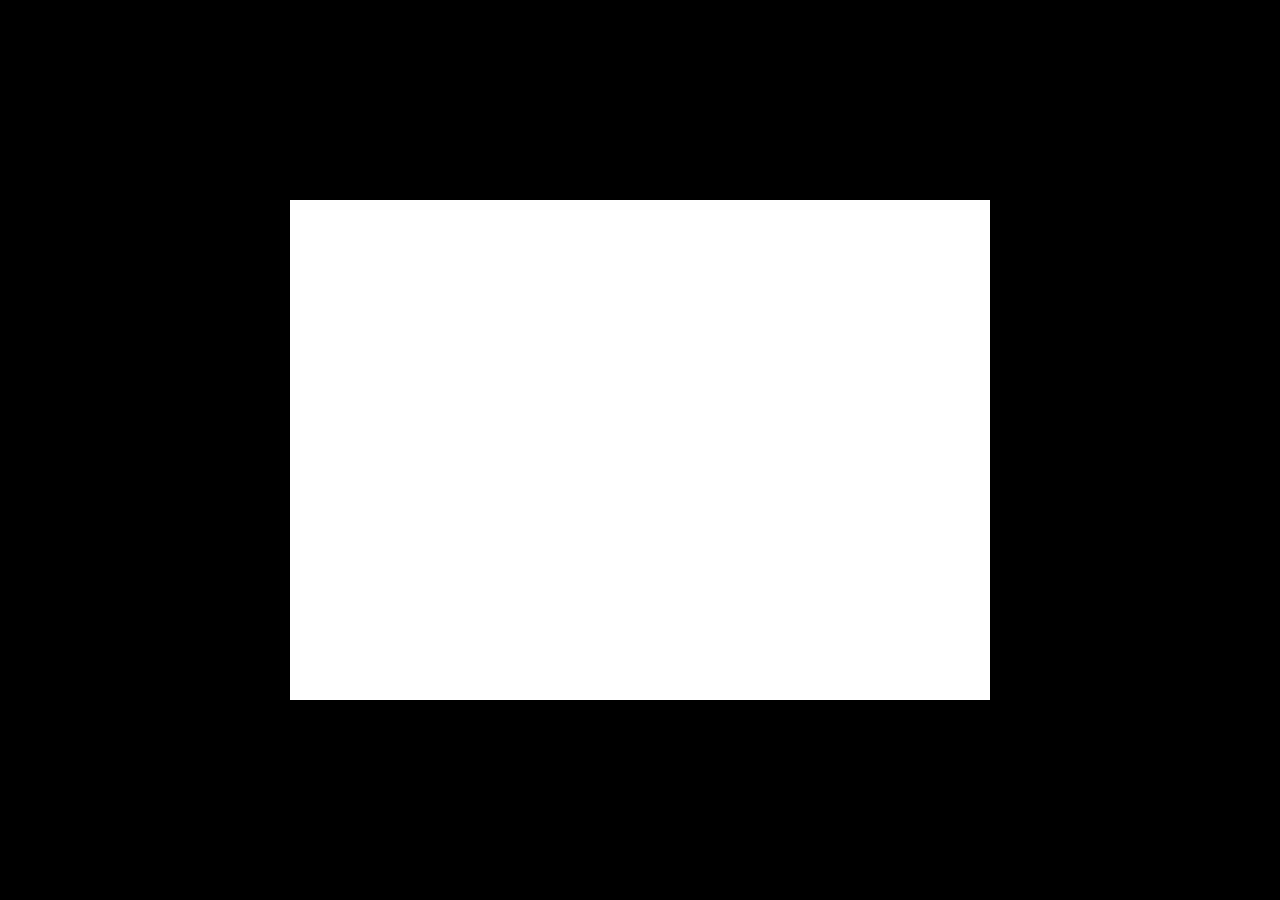
==== engine/index.html @ 68f4033b "yup" ====
<!DOCTYPE html>
<html lang="es">

<head>
    <meta charset="UTF-8">
    <meta name="viewport" content="width=device-width, initial-scale=1.0">
    <title>Book Engine</title>

    <link rel="stylesheet" href="style.css">
</head>

<body>
<div id="scene">

    <div id="book">

        <div class="sheet">

    <div class="left-page"></div>

    <div class="page">

        <div class="front page-face"></div>

        <div class="back page-face"></div>

    </div>

</div>

    </div>

</div>

<script src="script.js"></script>
</body>

</html>
---- engine/style.css ----
*{
    margin:0;
    padding:0;
    box-sizing:border-box;
}

html,
body{
    width:100%;
    height:100%;
    overflow:hidden;
    background:#000;
    font-family:Georgia, serif;
}
#scene{
    width:100vw;
    height:100vh;

    display:flex;
    justify-content:center;
    align-items:center;

    perspective:2500px;
}

#book{
    width:700px;
    height:500px;

    position:relative;

    transform-style:preserve-3d;
}

.sheet{

    position:absolute;

    width:100%;
    height:100%;
    

}
.left-page{

    position:absolute;

    left:0;

    width:50%;
    height:100%;

    background:white;

}
.page{

    position:absolute;

    width:100%;
    height:100%;
    
    transform-style:preserve-3d;

    transform-origin:left center;

    transition:transform .8s ease;
    
    perspective:2500px;
    will-change:transform;


}
.front,
.back{

     background:white;
}
.page-face{

    position:absolute;

    width:100%;
    height:100%;

    top:0;
    left:0;

    backface-visibility:hidden;

}
.front{

    left:0;


    transform-origin:left;
}

.back{

    left:0;


    transform:rotateY(180deg);

    transform-origin:right;
}
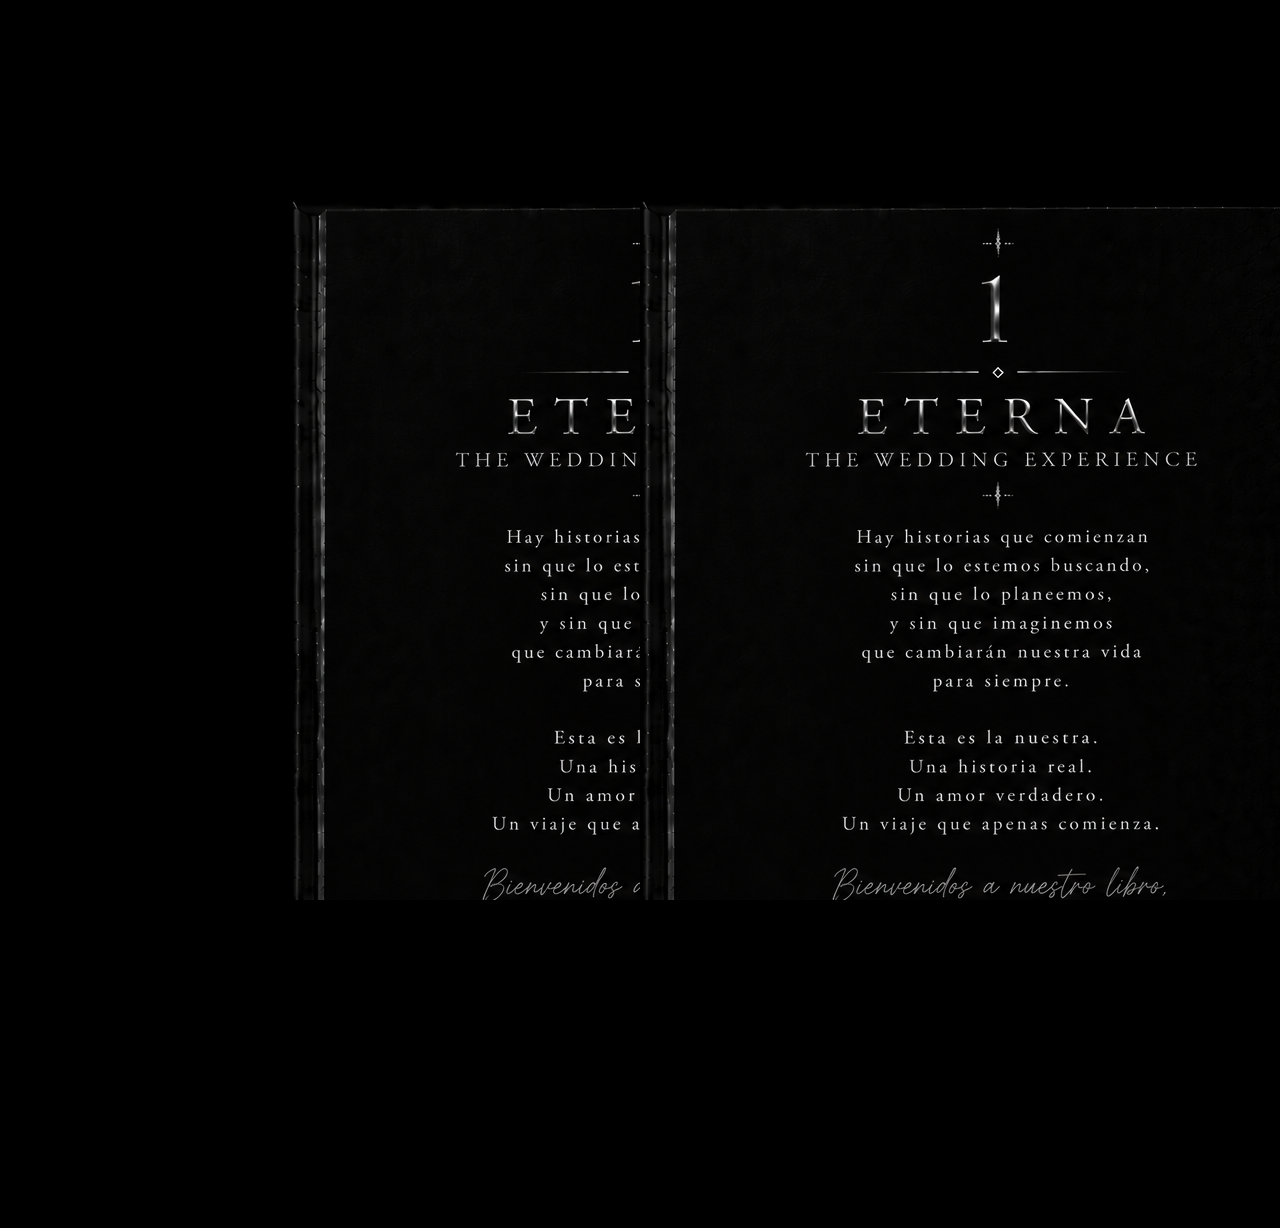
==== commit 9d8f592d: "Engine: page 1 and page 2 structure" ====
--- a/engine/index.html
+++ b/engine/index.html
@@ -16,13 +16,19 @@
 
         <div class="sheet">
 
-    <div class="left-page"></div>
+    <div class="left-page">
+    <img src="../images/libro/pagina-1.png" alt="Página 1">
+  </div>
 
     <div class="page">
 
-        <div class="front page-face"></div>
+        <div class="front page-face">
+  <img src="../images/libro/pagina-1.png" alt="Página 1">
+</div>
 
-        <div class="back page-face"></div>
+        <div class="back page-face">
+    <img src="../images/libro/pagina-2.png" alt="Página 2">
+</div>
 
     </div>
 
@@ -35,4 +41,4 @@
 <script src="script.js"></script>
 </body>
 
-</html> +</html>  
--- a/engine/style.css
+++ b/engine/style.css
@@ -12,6 +12,7 @@
     background:#000;
     font-family:Georgia, serif;
 }
+
 #scene{
     width:100vw;
     height:100vh;
@@ -29,20 +30,19 @@
 
     position:relative;
 
-    transform-style:preserve-3d;
+    display:flex;
+
+    perspective:2500px;
 }
 
 .sheet{
-
     position:absolute;
 
     width:100%;
     height:100%;
-    
+}
 
-}
 .left-page{
-
     position:absolute;
 
     left:0;
@@ -51,58 +51,48 @@
     height:100%;
 
     background:white;
+}
 
-}
 .page{
-
     position:absolute;
 
-    width:100%;
+    left:50%;
+    top:0;
+
+    width:50%;
     height:100%;
-    
+
+    display:block;
+
     transform-style:preserve-3d;
 
     transform-origin:left center;
 
     transition:transform .8s ease;
-    
+
     perspective:2500px;
     will-change:transform;
+}
 
-
-}
-.front,
-.back{
-
-     background:white;
-}
 .page-face{
-
     position:absolute;
-
-    width:100%;
-    height:100%;
 
     top:0;
     left:0;
 
+    width:100%;
+    height:100%;
+    background:white;
+
     backface-visibility:hidden;
+}
 
-}
 .front{
-
-    left:0;
-
-
-    transform-origin:left;
+    transform-origin:left center;
 }
 
 .back{
-
-    left:0;
-
-
     transform:rotateY(180deg);
 
-    transform-origin:right;
+    transform-origin:right center;
 }
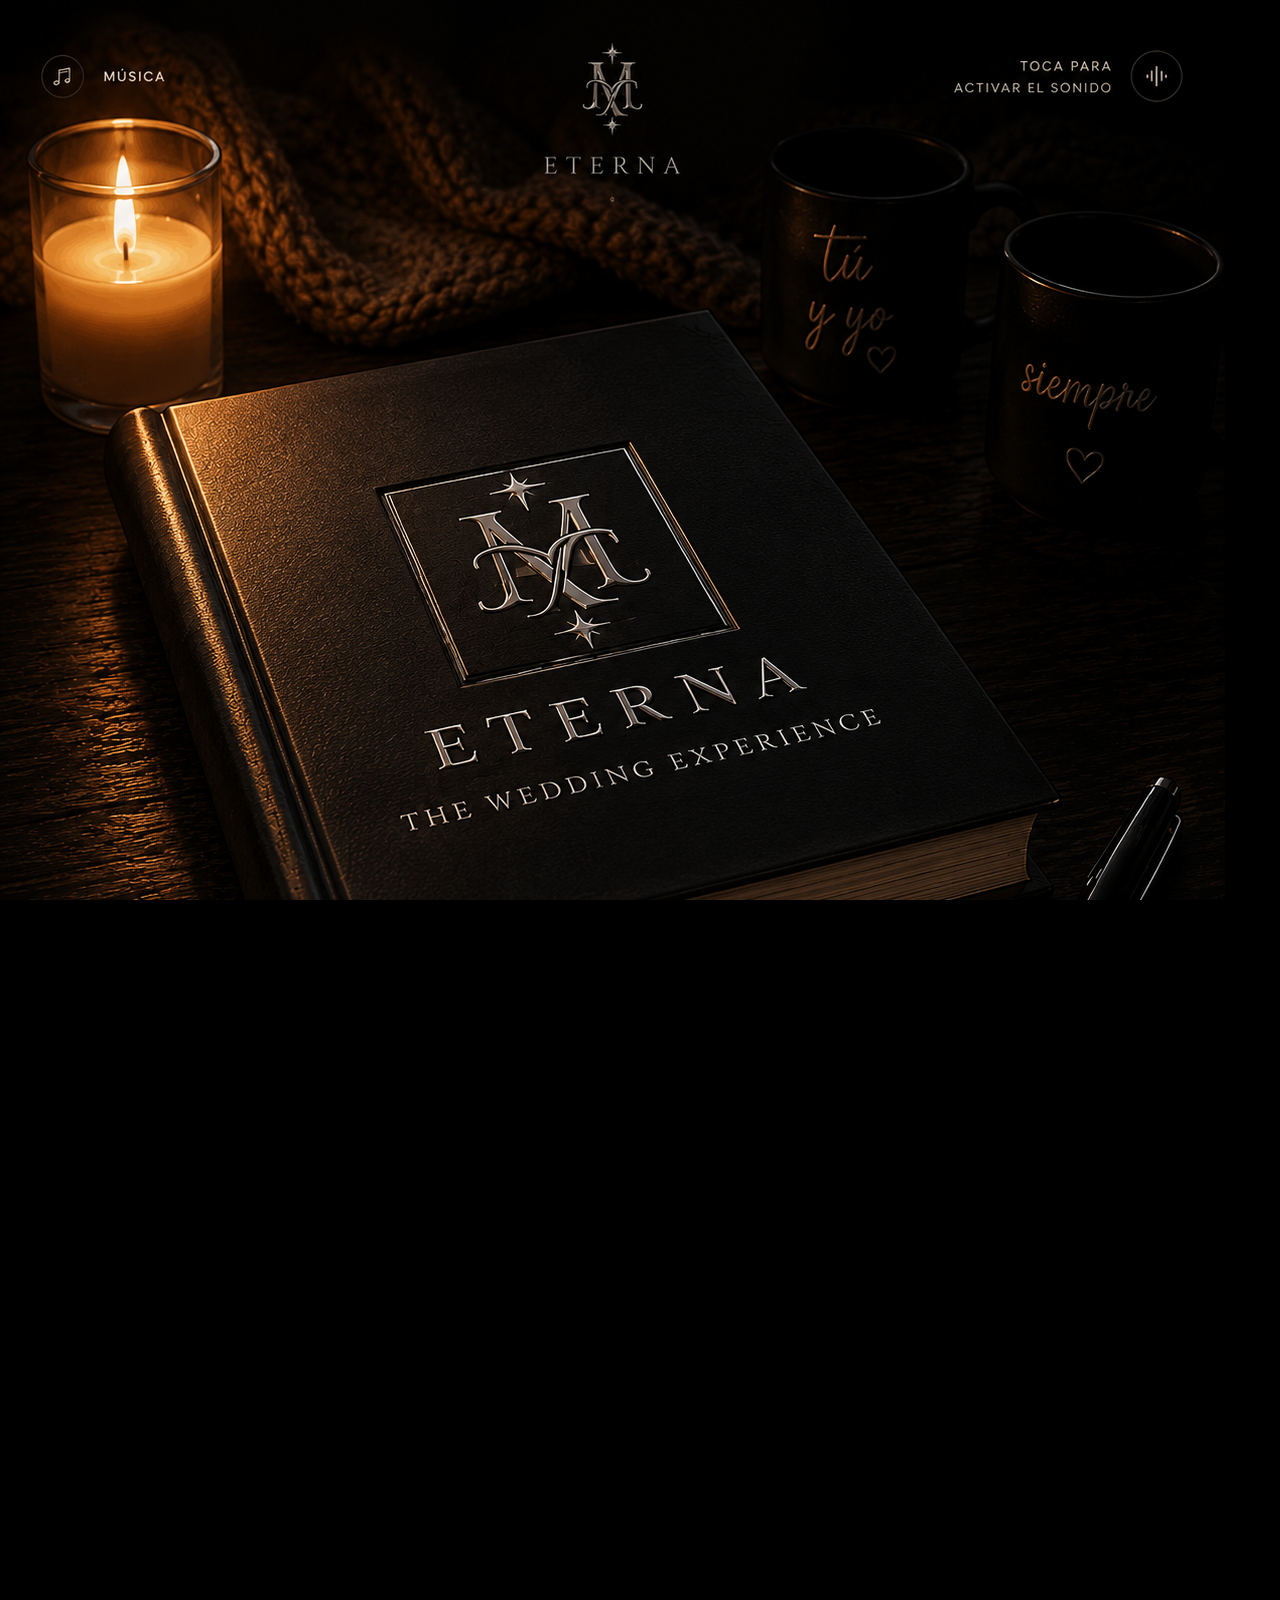
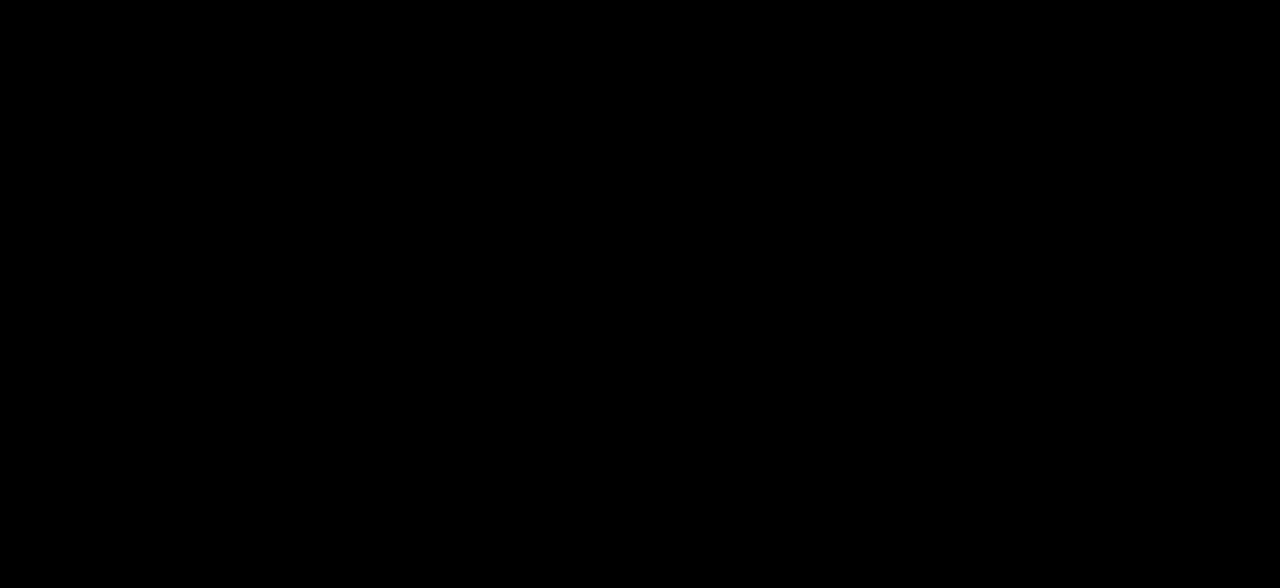
==== commit 537d702c: "Engine: add cover layer" ====
--- a/engine/index.html
+++ b/engine/index.html
@@ -10,7 +10,13 @@
 </head>
 
 <body>
+
+<div id="cover">
+    <img src="../cover.png" alt="Portada">
+</div>
+
 <div id="scene">
+
 
     <div id="book">
 
@@ -37,8 +43,8 @@
     </div>
 
 </div>
-
 <script src="script.js"></script>
 </body>
 
+
 </html>  
--- a/engine/style.css
+++ b/engine/style.css
@@ -45,14 +45,35 @@
 .left-page{
     position:absolute;
 
+
     left:0;
 
     width:50%;
     height:100%;
 
     background:white;
+    
+    overflow:hidden;
 }
-
+    .left-page img{
+  position:absolute;
+  top:0;
+  left:0;
+  width:200%;
+  height:100%;
+  object-fit:cover;
+  display:block;
+} 
+.front img{
+position:absolute;
+top:0;
+left:-100%;
+width:200%;
+height:100%;
+object-fit:cover;
+display:block;
+}
+  
 .page{
     position:absolute;
 
@@ -76,6 +97,7 @@
 
 .page-face{
     position:absolute;
+    overflow:hidden;
 
     top:0;
     left:0;
@@ -88,11 +110,36 @@
 }
 
 .front{
-    transform-origin:left center;
+  transform-origin:left center;
+  overflow:hidden;
 }
 
 .back{
     transform:rotateY(180deg);
 
-    transform-origin:right center;
+    transform-origin:left center;
+}
+.page-face img{
+  width:100%;
+  height:100%;
+  object-fit:cover;
+  display:block;
+}
+.front img{
+  position:absolute;
+  top:0;
+  left:-100%;
+  width:200%;
+  height:100%;
+  object-fit:cover;
+  display:block;
+}
+.back img{
+    position:absolute;
+    top:0;
+    left:0;
+    width:200%;
+    height:100%;
+    object-fit:cover;
+    display:block;
 }
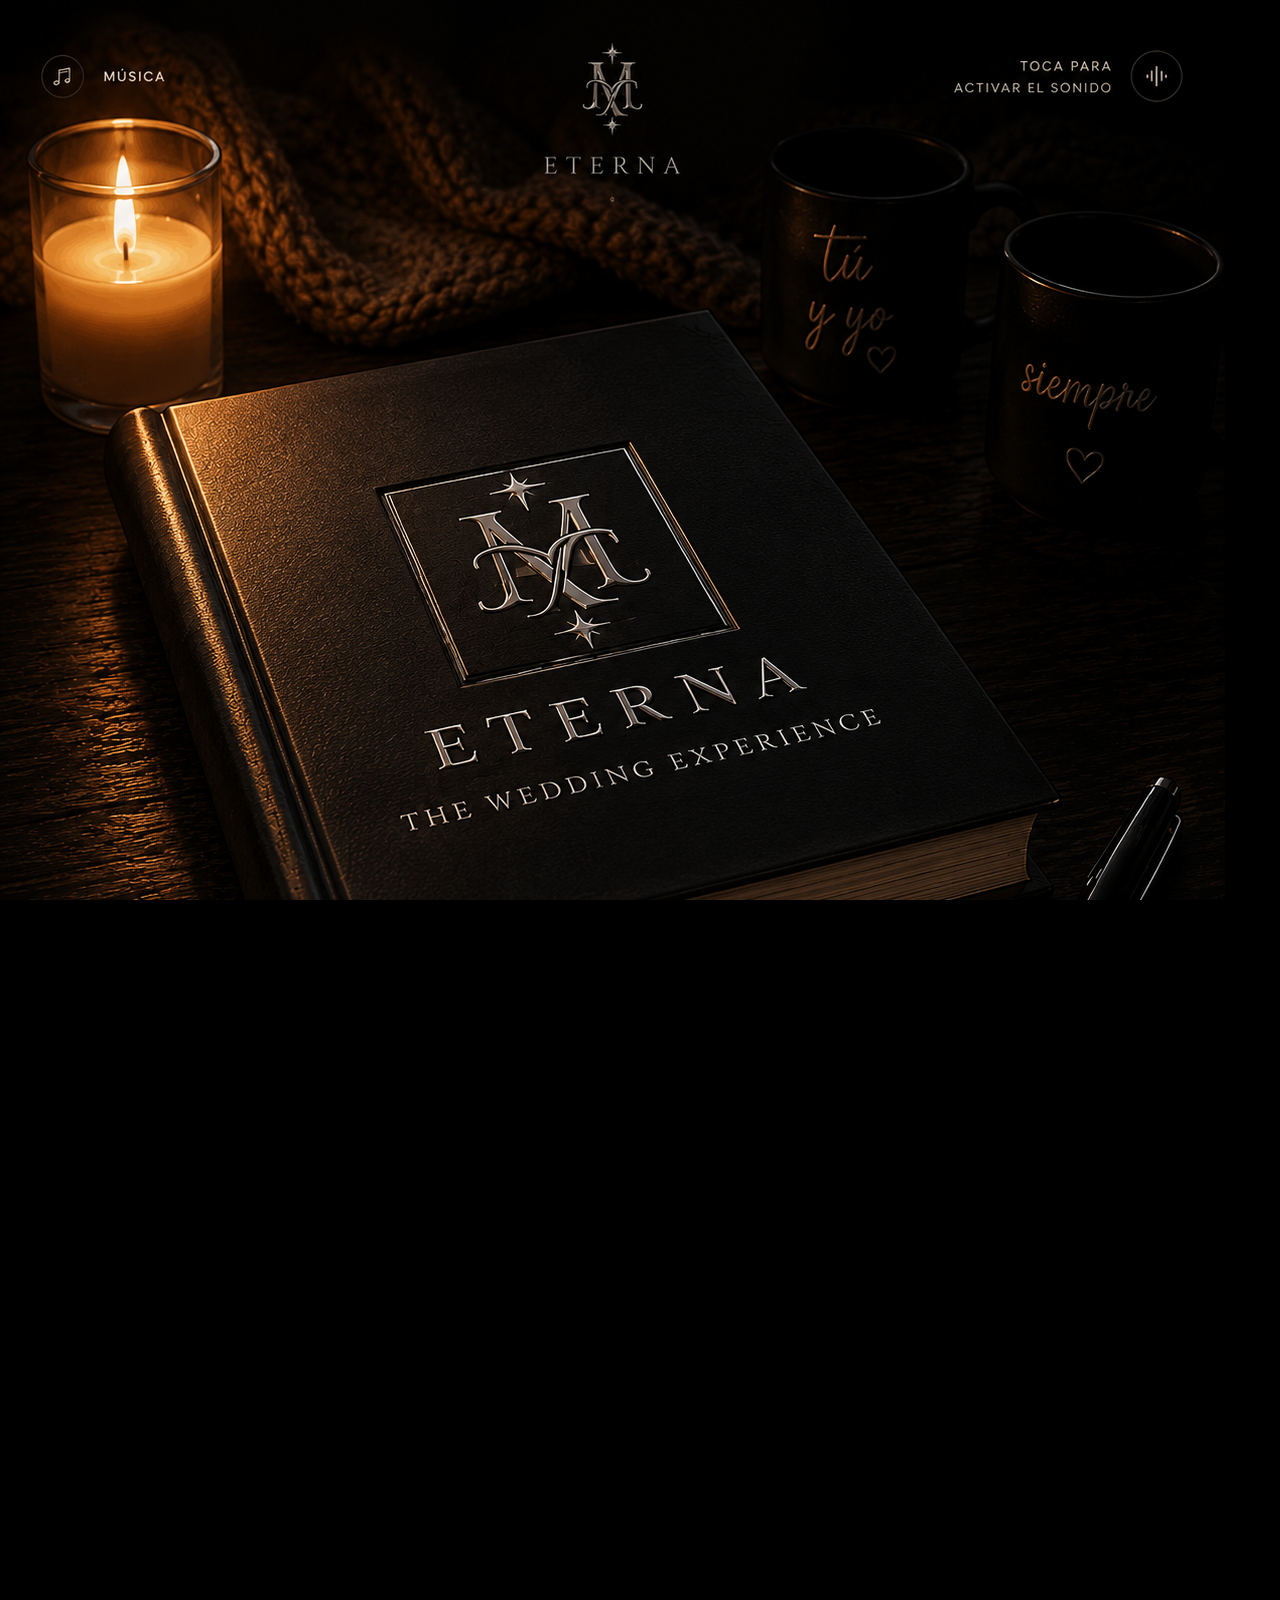
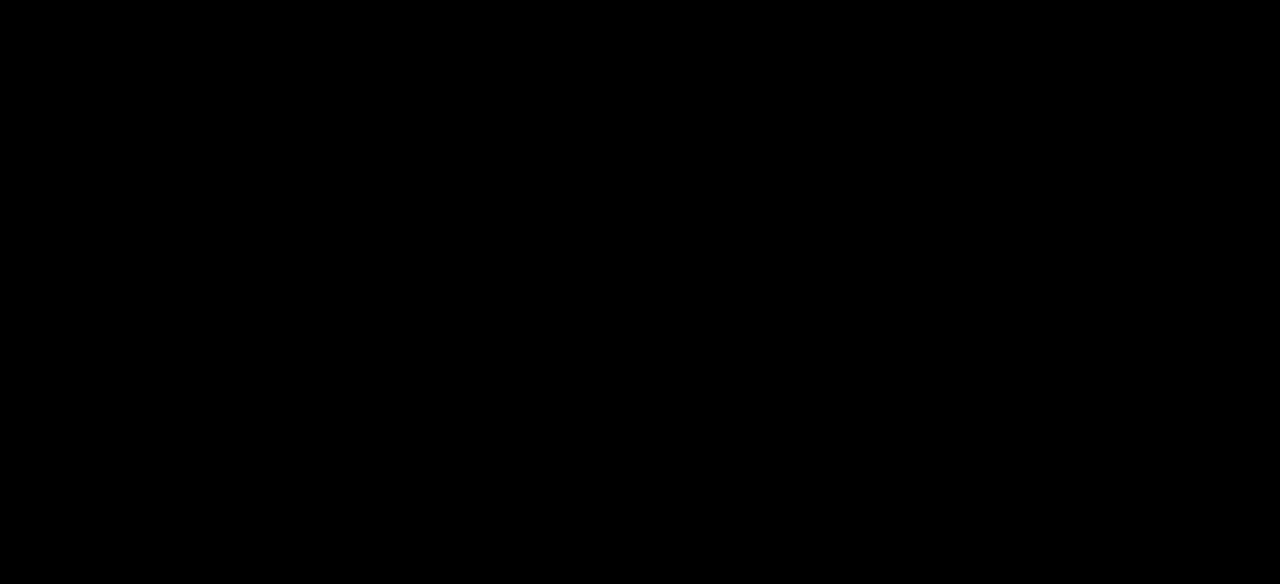
==== commit bd2e57ca: "RESCATE - estado actual antes de recuperar ETERNA" ====
--- a/engine/index.html
+++ b/engine/index.html
@@ -20,29 +20,35 @@
 
     <div id="book">
 
-        <div class="sheet">
+    <div class="scene-layer current-scene">
+        <img src="../images/libro/pagina-1.png" alt="Escena 1">
+    </div>
 
-    <div class="left-page">
-    <img src="../images/libro/pagina-1.png" alt="Página 1">
-  </div>
+    <div class="scene-layer next-scene">
+        <img src="../images/libro/pagina-2.png" alt="Escena 2">
+    </div>
+<div class="back-turning-page">
+    <div class="back-turning-front">
+        <img src="../images/libro/pagina-1.png" alt="Escena anterior">
+    </div>
 
-    <div class="page">
+    <div class="back-turning-back">
+        <img src="../images/libro/pagina-2.png" alt="Escena anterior">
+    </div>
+</div>
+    <div class="turning-page">
+        <div class="turning-front">
+            <img src="../images/libro/pagina-1.png" alt="Escena 1">
+        </div>
 
-        <div class="front page-face">
-  <img src="../images/libro/pagina-1.png" alt="Página 1">
-</div>
-
-        <div class="back page-face">
-    <img src="../images/libro/pagina-2.png" alt="Página 2">
-</div>
-
+        <div class="turning-back">
+            <img src="../images/libro/pagina-2.png" alt="Escena 2">
+        </div>
     </div>
 
 </div>
-
-    </div>
-
 </div>
+        
 <script src="script.js"></script>
 </body>
 
--- a/engine/style.css
+++ b/engine/style.css
@@ -31,115 +31,163 @@
     position:relative;
 
     display:flex;
-
+ 
     perspective:2500px;
+    transform-style:preserve-3d;
 }
 
-.sheet{
+.scene-layer{
     position:absolute;
-
-    width:100%;
+    top:0;
+    width:50%;
     height:100%;
+    overflow:hidden;
 }
 
-.left-page{
-    position:absolute;
+.current-scene{
+    left:0;
+    z-index:1;
+}
 
+.next-scene{
+    left:50%;
+    z-index:2;
+}
 
-    left:0;
-
-    width:50%;
-    height:100%;
-
-    background:white;
-    
-    overflow:hidden;
-}
-    .left-page img{
+.scene-layer img{
   position:absolute;
   top:0;
   left:0;
-  width:200%;
-  height:100%;
-  object-fit:cover;
-  display:block;
-} 
-.front img{
-position:absolute;
-top:0;
-left:-100%;
-width:200%;
-height:100%;
-object-fit:cover;
-display:block;
-}
-  
-.page{
-    position:absolute;
-
-    left:50%;
-    top:0;
-
-    width:50%;
-    height:100%;
-
-    display:block;
-
-    transform-style:preserve-3d;
-
-    transform-origin:left center;
-
-    transition:transform .8s ease;
-
-    perspective:2500px;
-    will-change:transform;
-}
-
-.page-face{
-    position:absolute;
-    overflow:hidden;
-
-    top:0;
-    left:0;
-
-    width:100%;
-    height:100%;
-    background:white;
-
-    backface-visibility:hidden;
-}
-
-.front{
-  transform-origin:left center;
-  overflow:hidden;
-}
-
-.back{
-    transform:rotateY(180deg);
-
-    transform-origin:left center;
-}
-.page-face img{
   width:100%;
   height:100%;
   object-fit:cover;
   display:block;
+  transition:none;
+  animation:none;
 }
-.front img{
+
+.turning-page{
+  position:absolute;
+  left:50%;
+  top:0;
+  width:50%;
+  height:100%;
+  z-index:3;
+  transform-style:preserve-3d;
+  transform-origin:left center;
+  transition:transform 1.55s cubic-bezier(0.25, 0.8, 0.25, 1);
+  will-change:transform;
+  visibility:hidden;
+}
+.back-turning-page{
+  position:absolute;
+  left:0;
+  top:0;
+  width:50%;
+  height:100%;
+  z-index:4;
+  transform-style:preserve-3d;
+  transform-origin:right center;
+  transition:transform 1.55s cubic-bezier(0.25, 0.8, 0.25, 1);
+  will-change:transform;
+  visibility:hidden;
+}
+
+.back-turning-front,
+.back-turning-back{
   position:absolute;
   top:0;
-  left:-100%;
+  left:0;
+  width:100%;
+  height:100%;
+  overflow:hidden;
+  backface-visibility:hidden;
+  background:#000;
+}
+
+.back-turning-front{
+  transform:rotateY(0deg);
+}
+
+.back-turning-back{
+  transform:rotateY(180deg);
+}
+
+.back-turning-front img,
+.back-turning-back img{
+  position:absolute;
+  top:0;
   width:200%;
   height:100%;
   object-fit:cover;
   display:block;
 }
-.back img{
-    position:absolute;
-    top:0;
-    left:0;
-    width:200%;
-    height:100%;
-    object-fit:cover;
-    display:block;
+
+.back-turning-front img{
+  left:0;
+}
+
+.back-turning-back img{
+  left:-100%;
+}
+.turning-front,
+.turning-back{
+  position:absolute;
+  top:0;
+  left:0;
+  width:100%;
+  height:100%;
+  overflow:hidden;
+  backface-visibility:hidden;
+  background:#000;
+}
+
+.turning-front{
+  transform:rotateY(0deg);
+}
+
+.turning-back{
+  transform:rotateY(180deg);
+}
+
+.turning-front img,
+.turning-back img{
+  position:absolute;
+  top:0;
+  width:200%;
+  height:100%;
+  object-fit:cover;
+  display:block;
+}
+
+.turning-front img{
+  left:-100%;
+}
+
+.turning-back img{
+  left:0;
+}
+
+}
+
+#cover{
+  position:fixed;
+  inset:0;
+  width:100vw;
+  height:100vh;
+  display:flex;
+  justify-content:center;
+  align-items:center;
+  background:#000;
+  z-index:1000;
+  cursor:pointer;
+}
+
+#cover img{
+  display:block;
+  max-width:100%;
+  max-height:100%;
+  width:auto;
+  height:auto;
+  object-fit:contain;
 }
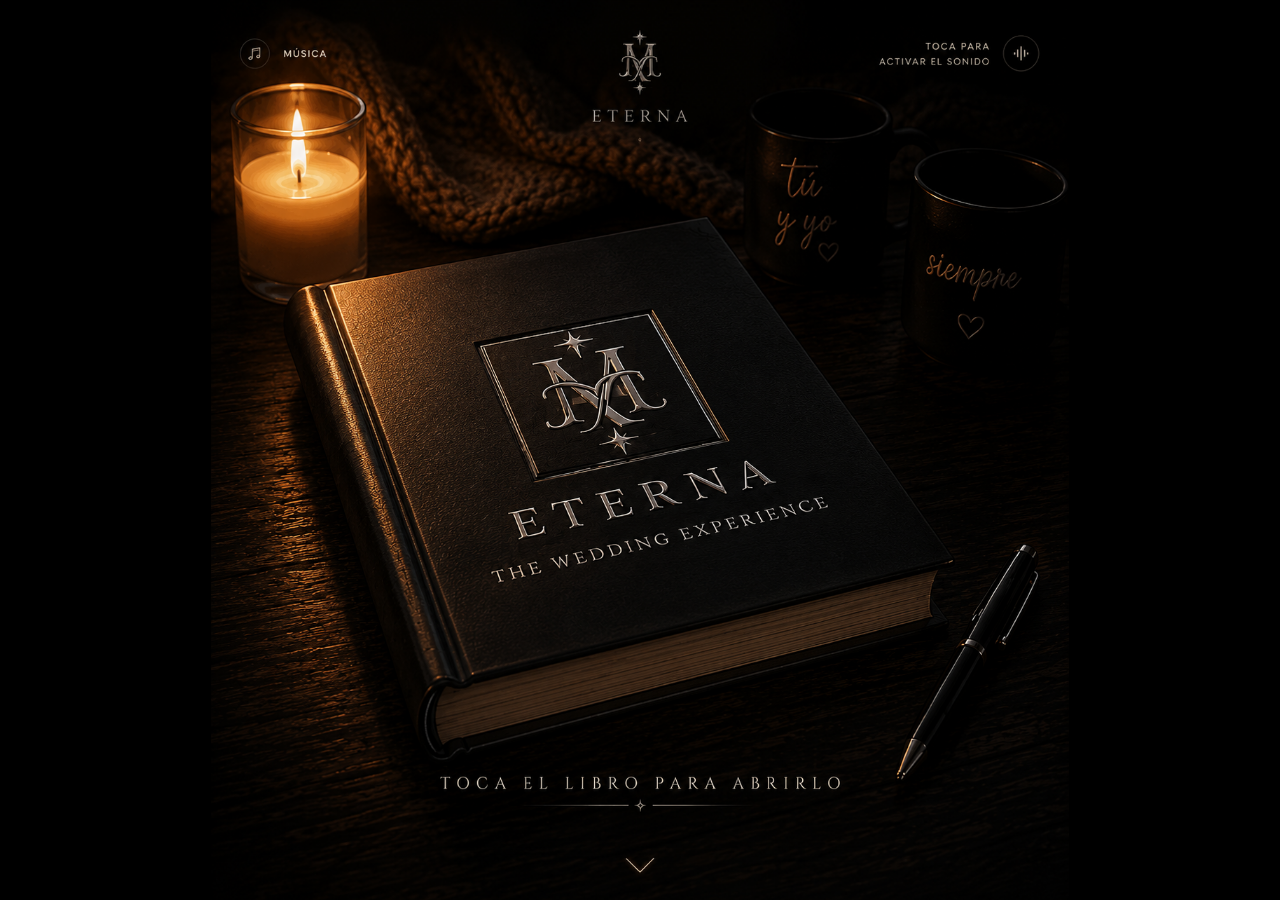
==== commit da678b27: "FIX - page scale synchronization" ====
--- a/engine/index.html
+++ b/engine/index.html
@@ -20,35 +20,23 @@
 
     <div id="book">
 
-    <div class="scene-layer current-scene">
-        <img src="../images/libro/pagina-1.png" alt="Escena 1">
+    <div id="spread">
+    <img id="spreadImage" src="../images/libro/pagina-1.png" alt="Escena 1">
+</div>
+
+<div id="pageTurn">
+    <div class="page-front">
+        <img id="frontImage" src="../images/libro/pagina-1.png" alt="Escena 1">
     </div>
 
-    <div class="scene-layer next-scene">
-        <img src="../images/libro/pagina-2.png" alt="Escena 2">
-    </div>
-<div class="back-turning-page">
-    <div class="back-turning-front">
-        <img src="../images/libro/pagina-1.png" alt="Escena anterior">
-    </div>
-
-    <div class="back-turning-back">
-        <img src="../images/libro/pagina-2.png" alt="Escena anterior">
+    <div class="page-back">
+        <img id="backImage" src="../images/libro/pagina-2.png" alt="Escena 2">
     </div>
 </div>
-    <div class="turning-page">
-        <div class="turning-front">
-            <img src="../images/libro/pagina-1.png" alt="Escena 1">
-        </div>
 
-        <div class="turning-back">
-            <img src="../images/libro/pagina-2.png" alt="Escena 2">
-        </div>
     </div>
 
 </div>
-</div>
-        
 <script src="script.js"></script>
 </body>
 
--- a/engine/style.css
+++ b/engine/style.css
@@ -14,6 +14,8 @@
 }
 
 #scene{
+    position:fixed;
+    inset:0;
     width:100vw;
     height:100vh;
 
@@ -21,173 +23,193 @@
     justify-content:center;
     align-items:center;
 
-    perspective:2500px;
-}
+    perspective:none;
+    background:#000;
+}
+
+
+/* ==============================
+   LIBRO
+================================ */
 
 #book{
-    width:700px;
-    height:500px;
-
     position:relative;
 
+    width: 84vw;
+max-width: 900px;
+
+height: 64vh;
+max-height: 620px;
+
+    transform-style:preserve-3d;
+}
+
+
+/* ==============================
+   SPREAD COMPLETO
+================================ */
+
+#spread{
+    position:absolute;
+    inset:0;
+
+    width:100%;
+    height:100%;
+
+    overflow:hidden;
+
+    background:#000;
+
+    z-index:1;
+}
+
+
+#spreadImage{
+    position:absolute;
+    inset:0;
+
+    width:100%;
+    height:100%;
+
+    object-fit:contain;
+    display:block;
+}
+
+
+/* ==============================
+   HOJA QUE GIRA
+================================ */
+
+#pageTurn{
+    position:absolute;
+
+    top:0;
+    left:50%;
+
+    width:50%;
+    min-width:50%;
+    max-width:50%;
+    
+    box-sizing:border-box;
+    height:100%;
+
+    z-index:5;
+
+    transform-style:preserve-3d;
+    transform-origin:left center;
+
+    transition:
+        transform 1.55s cubic-bezier(0.25,0.8,0.25,1);
+        backface-visibility:hidden;
+
+    will-change:transform;
+
+    visibility:hidden;
+}
+
+
+/* ==============================
+   CARAS DE LA HOJA
+================================ */
+
+.page-front,
+.page-back{
+    position:absolute;
+
+    top:0;
+    left:0;
+
+    width:100%;
+    height:100%;
+
+    overflow:hidden;
+
+    backface-visibility:hidden;
+
+    background:#000;
+}
+
+
+.page-front{
+    transform:rotateY(0deg);
+}
+
+
+.page-back{
+    transform:rotateY(180deg);
+}
+
+
+/* ==============================
+   IMAGEN DEL FRENTE
+================================ */
+
+#frontImage{
+    position:absolute;
+
+    top:0;
+    left:0;
+
+    width:200%;
+    height:100%;
+
+    object-fit:contain;
+
+    display:block;
+}
+
+
+/* ==============================
+   IMAGEN DEL REVERSO
+================================ */
+
+#backImage{
+    position:absolute;
+
+    top:0;
+    left:0;
+
+    width:200%;
+    height:100%;
+
+    object-fit:contain;
+
+    display:block;
+}
+
+
+/* ==============================
+   PORTADA
+================================ */
+
+#cover{
+    position:fixed;
+
+    inset:0;
+
+    width:100vw;
+    height:100vh;
+
     display:flex;
- 
-    perspective:2500px;
-    transform-style:preserve-3d;
-}
-
-.scene-layer{
-    position:absolute;
-    top:0;
-    width:50%;
-    height:100%;
-    overflow:hidden;
-}
-
-.current-scene{
-    left:0;
-    z-index:1;
-}
-
-.next-scene{
-    left:50%;
-    z-index:2;
-}
-
-.scene-layer img{
-  position:absolute;
-  top:0;
-  left:0;
-  width:100%;
-  height:100%;
-  object-fit:cover;
-  display:block;
-  transition:none;
-  animation:none;
-}
-
-.turning-page{
-  position:absolute;
-  left:50%;
-  top:0;
-  width:50%;
-  height:100%;
-  z-index:3;
-  transform-style:preserve-3d;
-  transform-origin:left center;
-  transition:transform 1.55s cubic-bezier(0.25, 0.8, 0.25, 1);
-  will-change:transform;
-  visibility:hidden;
-}
-.back-turning-page{
-  position:absolute;
-  left:0;
-  top:0;
-  width:50%;
-  height:100%;
-  z-index:4;
-  transform-style:preserve-3d;
-  transform-origin:right center;
-  transition:transform 1.55s cubic-bezier(0.25, 0.8, 0.25, 1);
-  will-change:transform;
-  visibility:hidden;
-}
-
-.back-turning-front,
-.back-turning-back{
-  position:absolute;
-  top:0;
-  left:0;
-  width:100%;
-  height:100%;
-  overflow:hidden;
-  backface-visibility:hidden;
-  background:#000;
-}
-
-.back-turning-front{
-  transform:rotateY(0deg);
-}
-
-.back-turning-back{
-  transform:rotateY(180deg);
-}
-
-.back-turning-front img,
-.back-turning-back img{
-  position:absolute;
-  top:0;
-  width:200%;
-  height:100%;
-  object-fit:cover;
-  display:block;
-}
-
-.back-turning-front img{
-  left:0;
-}
-
-.back-turning-back img{
-  left:-100%;
-}
-.turning-front,
-.turning-back{
-  position:absolute;
-  top:0;
-  left:0;
-  width:100%;
-  height:100%;
-  overflow:hidden;
-  backface-visibility:hidden;
-  background:#000;
-}
-
-.turning-front{
-  transform:rotateY(0deg);
-}
-
-.turning-back{
-  transform:rotateY(180deg);
-}
-
-.turning-front img,
-.turning-back img{
-  position:absolute;
-  top:0;
-  width:200%;
-  height:100%;
-  object-fit:cover;
-  display:block;
-}
-
-.turning-front img{
-  left:-100%;
-}
-
-.turning-back img{
-  left:0;
-}
-
-}
-
-#cover{
-  position:fixed;
-  inset:0;
-  width:100vw;
-  height:100vh;
-  display:flex;
-  justify-content:center;
-  align-items:center;
-  background:#000;
-  z-index:1000;
-  cursor:pointer;
-}
+    justify-content:center;
+    align-items:center;
+
+    background:#000;
+
+    z-index:1000;
+
+    cursor:pointer;
+}
+
 
 #cover img{
-  display:block;
-  max-width:100%;
-  max-height:100%;
-  width:auto;
-  height:auto;
-  object-fit:contain;
-}+    display:block;
+
+    max-width:100%;
+    max-height:100%;
+
+    width:auto;
+    height:auto;
+
+    object-fit:contain;
+}
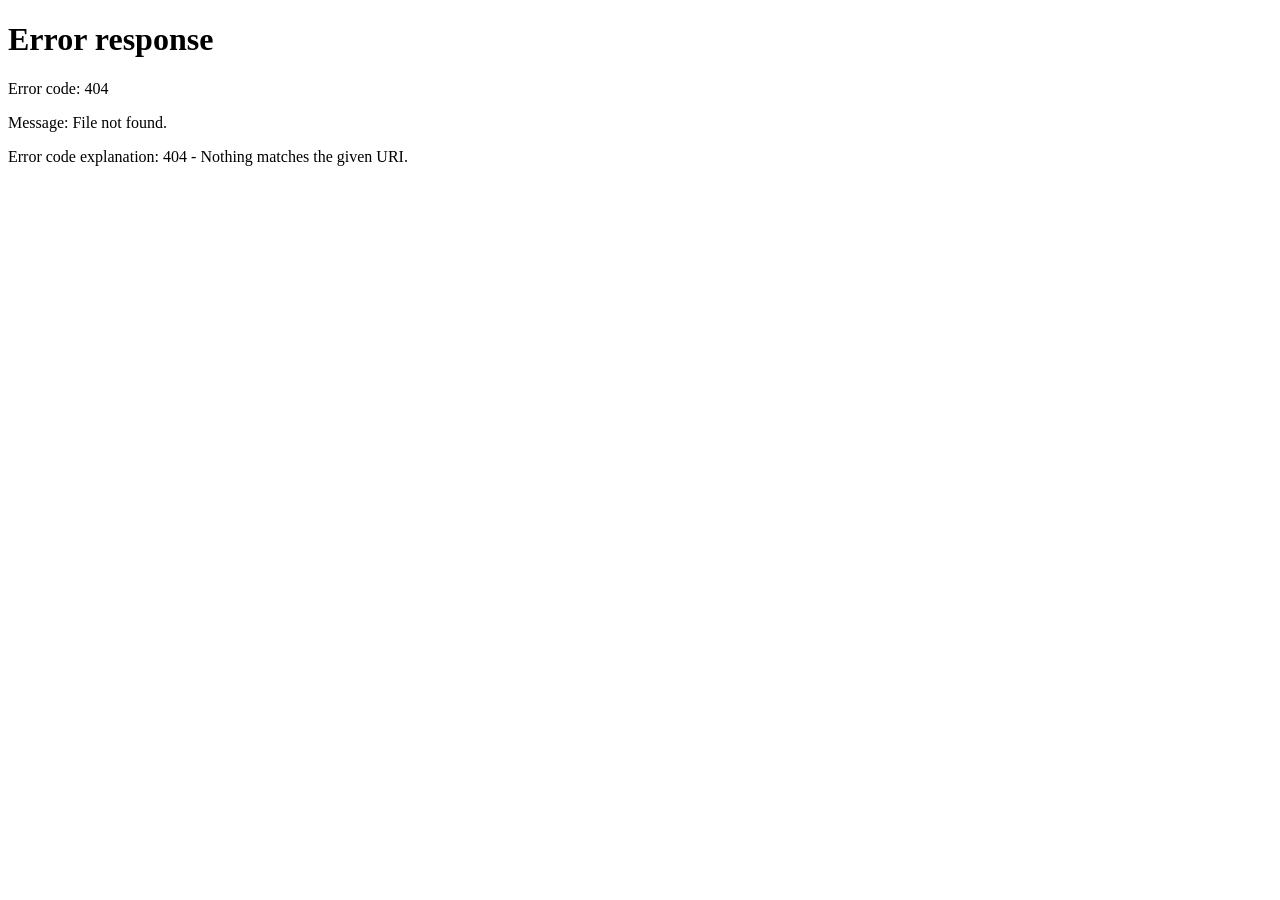
==== commit 12ba4ac0: "ETERNA - conectar entrada principal al nuevo engine" ====
--- a/engine/index.html
+++ b/engine/index.html
@@ -1,44 +1,11 @@
 <!DOCTYPE html>
 <html lang="es">
-
 <head>
     <meta charset="UTF-8">
     <meta name="viewport" content="width=device-width, initial-scale=1.0">
-    <title>Book Engine</title>
-
-    <link rel="stylesheet" href="style.css">
+    <meta http-equiv="refresh" content="0; url=engine/">
+    <title>ETERNA</title>
 </head>
-
 <body>
-
-<div id="cover">
-    <img src="../cover.png" alt="Portada">
-</div>
-
-<div id="scene">
-
-
-    <div id="book">
-
-    <div id="spread">
-    <img id="spreadImage" src="../images/libro/pagina-1.png" alt="Escena 1">
-</div>
-
-<div id="pageTurn">
-    <div class="page-front">
-        <img id="frontImage" src="../images/libro/pagina-1.png" alt="Escena 1">
-    </div>
-
-    <div class="page-back">
-        <img id="backImage" src="../images/libro/pagina-2.png" alt="Escena 2">
-    </div>
-</div>
-
-    </div>
-
-</div>
-<script src="script.js"></script>
 </body>
-
-
-</html>  +</html>
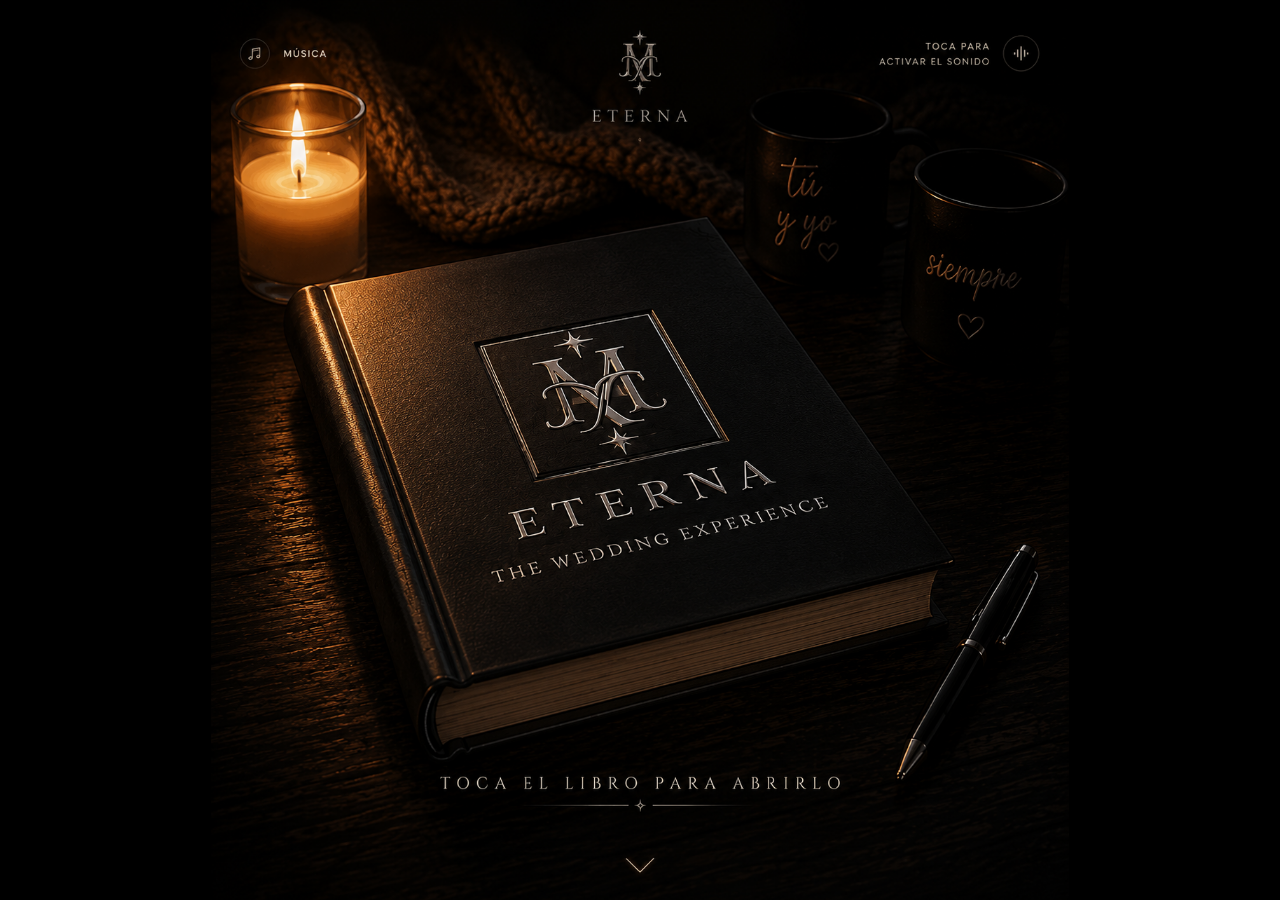
==== commit 866d9bbe: "ETERNA - conectar entrada principal al nuevo engine" ====
--- a/engine/index.html
+++ b/engine/index.html
@@ -3,9 +3,38 @@
 <head>
     <meta charset="UTF-8">
     <meta name="viewport" content="width=device-width, initial-scale=1.0">
-    <meta http-equiv="refresh" content="0; url=engine/">
-    <title>ETERNA</title>
+    <title>Book Engine</title>
+    <link rel="stylesheet" href="style.css">
 </head>
+
 <body>
+
+<div id="cover">
+    <img src="../cover.png" alt="Portada">
+</div>
+
+<div id="scene">
+
+    <div id="book">
+
+        <div id="spread">
+            <img id="spreadImage" src="../images/libro/pagina-1.png" alt="Escena 1">
+        </div>
+
+        <div id="pageTurn">
+            <div class="page-front">
+                <img id="frontImage" src="../images/libro/pagina-1.png" alt="Escena 1">
+            </div>
+
+            <div class="page-back">
+                <img id="backImage" src="../images/libro/pagina-2.png" alt="Escena 2">
+            </div>
+        </div>
+
+    </div>
+
+</div>
+
+<script src="script.js"></script>
 </body>
 </html>
--- a/engine/style.css
+++ b/engine/style.css
@@ -0,0 +1,224 @@
+*{
+    margin:0;
+    padding:0;
+    box-sizing:border-box;
+}
+
+html,
+body{
+    width:100%;
+    height:100%;
+    overflow:hidden;
+    background:#000;
+    font-family:Georgia, serif;
+}
+
+#scene{
+    position:fixed;
+    inset:0;
+    width:100vw;
+    height:100vh;
+
+    display:flex;
+    justify-content:center;
+    align-items:center;
+
+    perspective:none;
+    background:#000;
+}
+
+
+/* ==============================
+   LIBRO
+================================ */
+
+#book{
+    position:relative;
+
+    width: 84vw;
+max-width: 900px;
+
+height: 64vh;
+max-height: 620px;
+
+    transform-style:preserve-3d;
+}
+
+
+/* ==============================
+   SPREAD COMPLETO
+================================ */
+
+#spread{
+    position:absolute;
+    inset:0;
+
+    width:100%;
+    height:100%;
+
+    overflow:hidden;
+
+    background:#000;
+
+    z-index:1;
+}
+
+
+#spreadImage{
+    position:absolute;
+    inset:0;
+
+    width:100%;
+    height:100%;
+
+    object-fit:contain;
+    display:block;
+}
+
+
+/* ==============================
+   HOJA QUE GIRA
+================================ */
+
+#pageTurn{
+    position:absolute;
+
+    top:0;
+    left:50%;
+
+    width:50%;
+    min-width:50%;
+    max-width:50%;
+    
+    box-sizing:border-box;
+    height:100%;
+
+    z-index:5;
+
+    transform-style:preserve-3d;
+    transform-origin:left center;
+
+    transition:
+        transform 1.55s cubic-bezier(0.25,0.8,0.25,1);
+        backface-visibility:hidden;
+
+    will-change:transform;
+
+    visibility:hidden;
+}
+
+
+/* ==============================
+   CARAS DE LA HOJA
+================================ */
+
+.page-front,
+.page-back{
+    position:absolute;
+
+.back-turning-front,
+.back-turning-back{
+  position:absolute;
+  top:0;
+  left:0;
+  width:100%;
+  height:100%;
+  overflow:hidden;
+  backface-visibility:hidden;
+  background:#000;
+}
+
+    width:100%;
+    height:100%;
+
+    overflow:hidden;
+
+    backface-visibility:hidden;
+
+    background:#000;
+}
+
+
+.page-front{
+    transform:rotateY(0deg);
+}
+
+
+.page-back{
+    transform:rotateY(180deg);
+}
+
+
+/* ==============================
+   IMAGEN DEL FRENTE
+================================ */
+
+#frontImage{
+    position:absolute;
+
+    top:0;
+    left:0;
+
+    width:200%;
+    height:100%;
+
+    object-fit:contain;
+
+    display:block;
+}
+
+
+/* ==============================
+   IMAGEN DEL REVERSO
+================================ */
+
+#backImage{
+    position:absolute;
+
+    top:0;
+    left:0;
+
+    width:200%;
+    height:100%;
+
+    object-fit:contain;
+
+    display:block;
+}
+
+
+/* ==============================
+   PORTADA
+================================ */
+
+#cover{
+    position:fixed;
+
+    inset:0;
+
+    width:100vw;
+    height:100vh;
+
+    display:flex;
+    justify-content:center;
+    align-items:center;
+
+    background:#000;
+
+    z-index:1000;
+
+    cursor:pointer;
+}
+
+
+#cover img{
+    display:block;
+
+    max-width:100%;
+    max-height:100%;
+
+    width:auto;
+    height:auto;
+
+    object-fit:contain;
+}
